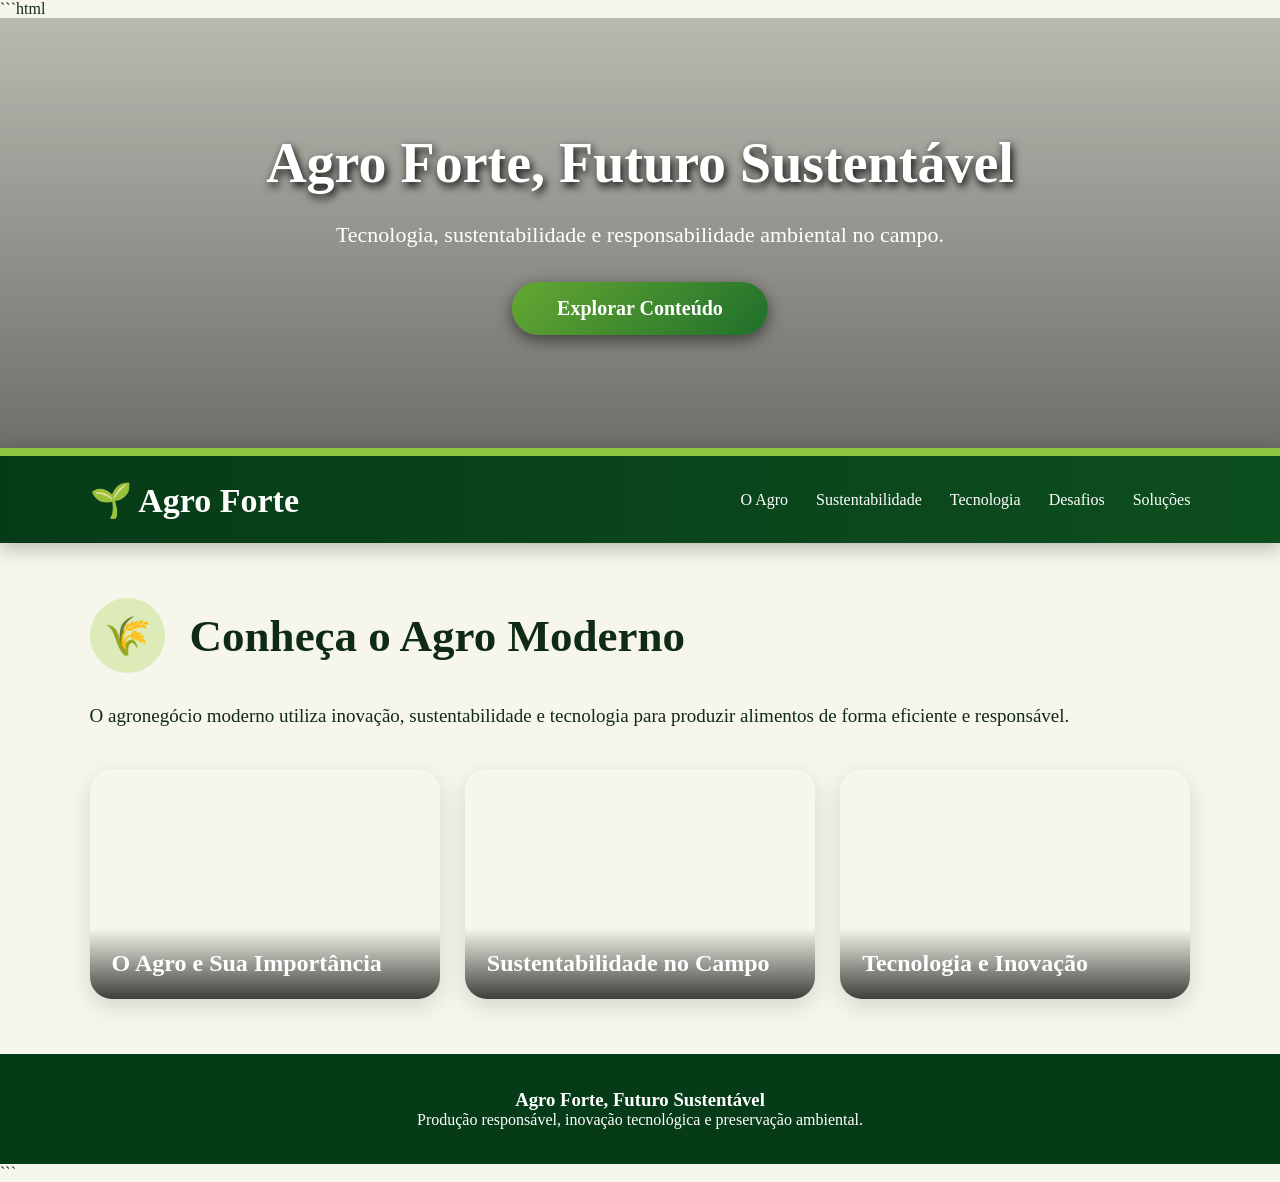
==== agro.html @ ea474fbc "s" ====
```html
<!DOCTYPE html>
<html lang="pt-BR">
<head>
  <meta charset="UTF-8">
  <meta name="viewport" content="width=device-width, initial-scale=1.0">
  <title>Agro Forte, Futuro Sustentável</title>

  <link rel="stylesheet" href="style.css">
</head>
<body>

<header class="hero">
  <div class="hero-content">
    <h1>Agro Forte, Futuro Sustentável</h1>

    <p>
      Tecnologia, sustentabilidade e responsabilidade ambiental no campo.
    </p>

    <a href="agro.html" class="btn">Explorar Conteúdo</a>
  </div>
</header>

<nav class="menu">

  <div class="logo">
    <h2>🌱 Agro Forte</h2>
  </div>

  <ul>
    <li><a href="agro.html">O Agro</a></li>

    <li><a href="sustentabilidade.html">
      Sustentabilidade
    </a></li>

    <li><a href="tecnologia.html">
      Tecnologia
    </a></li>

    <li><a href="desafios.html">
      Desafios
    </a></li>

    <li><a href="sulucoes.html">
      Soluções
    </a></li>
  </ul>
</nav>

<main>

  <section class="intro">

    <div class="titulo">
      <div class="icone">🌾</div>

      <h1>Conheça o Agro Moderno</h1>
    </div>

    <p>
      O agronegócio moderno utiliza inovação, sustentabilidade e tecnologia
      para produzir alimentos de forma eficiente e responsável.
    </p>

    <div class="cards">

      <a class="card imagem img1" href="agro.html">
        <span>O Agro e Sua Importância</span>
      </a>

      <a class="card imagem img2" href="sustentabilidade.html">
        <span>Sustentabilidade no Campo</span>
      </a>

      <a class="card imagem img3" href="tecnologia.html">
        <span>Tecnologia e Inovação</span>
      </a>

    </div>

  </section>

</main>

<footer>
  <h3>Agro Forte, Futuro Sustentável</h3>

  <p>
    Produção responsável, inovação tecnológica e preservação ambiental.
  </p>
</footer>

<button class="topo" id="topoBtn">↑</button>

<script src="script.js"></script>

</body>
</html>
```
---- style.css ----
* {
  margin: 0;
  padding: 0;
  box-sizing: border-box;
}

html {
  scroll-behavior: smooth;
}

body {
  background: #f7f6ec;
  color: #102b14;
  font-family: Georgia, 'Times New Roman', serif;
}

.hero {
  min-height: 430px;
  background:
    linear-gradient(rgba(0, 0, 0, .25), rgba(0, 0, 0, .55)),
    url("https://images.unsplash.com/photo-1500382017468-9049fed747ef?q=80&w=1600&auto=format&fit=crop");
  background-size: cover;
  background-position: center;
  display: flex;
  align-items: center;
  justify-content: center;
  text-align: center;
  color: white;
  padding: 40px 7%;
}

.hero-content {
  max-width: 900px;
}

.hero h1 {
  font-size: 56px;
  margin-bottom: 22px;
  text-shadow: 2px 4px 8px #000;
}

.hero p {
  font-size: 22px;
  line-height: 1.6;
  margin-bottom: 30px;
}

.btn {
  display: inline-block;
  padding: 15px 45px;
  background: linear-gradient(135deg, #65a832, #1f6f2b);
  color: white;
  text-decoration: none;
  border-radius: 40px;
  font-weight: bold;
  font-size: 20px;
  box-shadow: 0 5px 15px #0008;
  transition: .3s;
}

.btn:hover {
  transform: translateY(-4px);
}

.menu {
  background: linear-gradient(90deg, #063b17, #0d4e1e);
  color: white;
  min-height: 95px;
  padding: 20px 7%;
  display: flex;
  justify-content: space-between;
  align-items: center;
  border-top: 8px solid #8cc63f;
  box-shadow: 0 5px 20px #0004;
  position: sticky;
  top: 0;
}

.logo {
  display: flex;
  align-items: center;
  gap: 15px;
}

.logo h2 {
  font-size: 34px;
}

.logo span {
  color: #b6d957;
}

.menu ul {
  list-style: none;
  display: flex;
  gap: 28px;
  flex-wrap: wrap;
}

.menu a {
  color: white;
  text-decoration: none;
  transition: .3s;
}

.menu a:hover {
  color: #b6d957;
}

main {
  padding: 55px 7%;
}

.titulo {
  display: flex;
  align-items: center;
  gap: 25px;
  margin-bottom: 25px;
}

.icone {
  background: #dcebb7;
  width: 75px;
  height: 75px;
  border-radius: 50%;
  display: grid;
  place-items: center;
  font-size: 38px;
}

.titulo h1 {
  font-size: 45px;
}

.intro p {
  font-size: 19px;
  line-height: 1.9;
  margin-bottom: 22px;
}

.cards {
  margin-top: 35px;
  display: grid;
  grid-template-columns: repeat(3, 1fr);
  gap: 25px;
}

.card {
  min-height: 230px;
  border-radius: 22px;
  overflow: hidden;
  box-shadow: 0 8px 25px #0002;
  text-decoration: none;
  color: #102b14;
  transition: .3s;
}

.card:hover {
  transform: translateY(-8px);
}

.imagem {
  background-size: cover;
  background-position: center;
  display: flex;
  align-items: end;
}

.imagem span {
  width: 100%;
  padding: 22px;
  color: white;
  font-size: 24px;
  font-weight: bold;
  background: linear-gradient(transparent, rgba(0, 0, 0, .75));
}

.img1 {
  background-image: url("https://images.unsplash.com/photo-1416879595882-3373a0480b5b?q=80&w=800&auto=format&fit=crop");
}

.img2 {
  background-image: url("https://images.unsplash.com/photo-1598512752271-33f913a5af13?q=80&w=800&auto=format&fit=crop");
}

.img3 {
  background-image: url("https://images.unsplash.com/photo-1500382017468-9049fed747ef?q=80&w=800&auto=format&fit=crop");
}

.texto {
  background: white;
  padding: 30px;
}

.bloco-info {
  margin: 35px 0;
  padding: 30px;
  background: #edf3d8;
  border-left: 8px solid #5d9f2f;
  border-radius: 20px;
}

.saiba-mais {
  display: inline-block;
  margin-top: 10px;
  padding: 15px 35px;
  background: #0d4e1e;
  color: white;
  text-decoration: none;
  border-radius: 35px;
}

footer {
  background: #063b17;
  color: white;
  text-align: center;
  padding: 35px 7%;
}

.topo {
  position: fixed;
  right: 25px;
  bottom: 25px;
  width: 52px;
  height: 52px;
  border: none;
  border-radius: 50%;
  background: #65a832;
  color: white;
  font-size: 28px;
  cursor: pointer;
  opacity: 0;
  pointer-events: none;
  transition: .3s;
}

.topo.mostrar {
  opacity: 1;
  pointer-events: auto;
}

@media (max-width: 900px) {
  .cards {
    grid-template-columns: 1fr;
  }

  .menu {
    flex-direction: column;
    gap: 20px;
  }

  .hero h1 {
    font-size: 38px;
  }
}
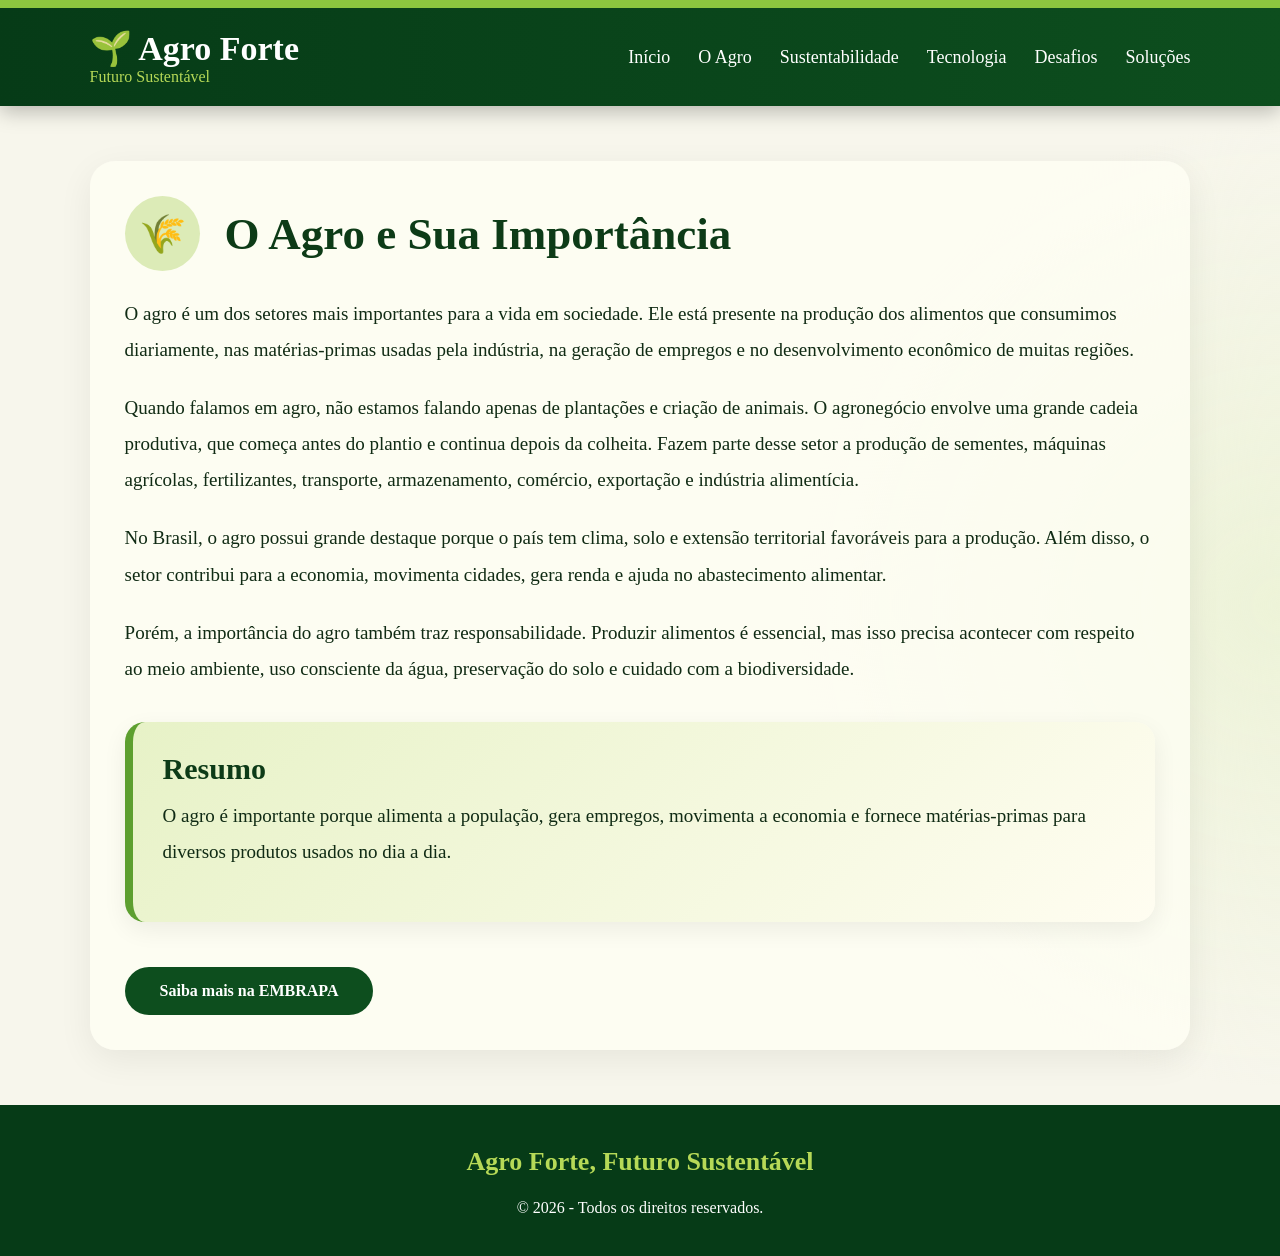
==== commit c29eabcb: "s" ====
--- a/agro.html
+++ b/agro.html
@@ -1,101 +1,80 @@
-```html
 <!DOCTYPE html>
 <html lang="pt-BR">
 <head>
   <meta charset="UTF-8">
   <meta name="viewport" content="width=device-width, initial-scale=1.0">
-  <title>Agro Forte, Futuro Sustentável</title>
-
+  <title>O Agro e Sua Importância</title>
   <link rel="stylesheet" href="style.css">
 </head>
 <body>
 
-<header class="hero">
-  <div class="hero-content">
-    <h1>Agro Forte, Futuro Sustentável</h1>
-
-    <p>
-      Tecnologia, sustentabilidade e responsabilidade ambiental no campo.
-    </p>
-
-    <a href="agro.html" class="btn">Explorar Conteúdo</a>
-  </div>
-</header>
-
 <nav class="menu">
-
   <div class="logo">
     <h2>🌱 Agro Forte</h2>
+    <span>Futuro Sustentável</span>
   </div>
 
   <ul>
+    <li><a href="index.html">Início</a></li>
     <li><a href="agro.html">O Agro</a></li>
-
-    <li><a href="sustentabilidade.html">
-      Sustentabilidade
-    </a></li>
-
-    <li><a href="tecnologia.html">
-      Tecnologia
-    </a></li>
-
-    <li><a href="desafios.html">
-      Desafios
-    </a></li>
-
-    <li><a href="sulucoes.html">
-      Soluções
-    </a></li>
+    <li><a href="sustentabilidade.html">Sustentabilidade</a></li>
+    <li><a href="tecnologia.html">Tecnologia</a></li>
+    <li><a href="desafios.html">Desafios</a></li>
+    <li><a href="sulucoes.html">Soluções</a></li>
   </ul>
 </nav>
 
 <main>
-
   <section class="intro">
-
     <div class="titulo">
       <div class="icone">🌾</div>
-
-      <h1>Conheça o Agro Moderno</h1>
+      <h1>O Agro e Sua Importância</h1>
     </div>
 
     <p>
-      O agronegócio moderno utiliza inovação, sustentabilidade e tecnologia
-      para produzir alimentos de forma eficiente e responsável.
+      O agro é um dos setores mais importantes para a vida em sociedade. Ele está presente
+      na produção dos alimentos que consumimos diariamente, nas matérias-primas usadas pela
+      indústria, na geração de empregos e no desenvolvimento econômico de muitas regiões.
     </p>
 
-    <div class="cards">
+    <p>
+      Quando falamos em agro, não estamos falando apenas de plantações e criação de animais.
+      O agronegócio envolve uma grande cadeia produtiva, que começa antes do plantio e continua
+      depois da colheita. Fazem parte desse setor a produção de sementes, máquinas agrícolas,
+      fertilizantes, transporte, armazenamento, comércio, exportação e indústria alimentícia.
+    </p>
 
-      <a class="card imagem img1" href="agro.html">
-        <span>O Agro e Sua Importância</span>
-      </a>
+    <p>
+      No Brasil, o agro possui grande destaque porque o país tem clima, solo e extensão territorial
+      favoráveis para a produção. Além disso, o setor contribui para a economia, movimenta cidades,
+      gera renda e ajuda no abastecimento alimentar.
+    </p>
 
-      <a class="card imagem img2" href="sustentabilidade.html">
-        <span>Sustentabilidade no Campo</span>
-      </a>
+    <p>
+      Porém, a importância do agro também traz responsabilidade. Produzir alimentos é essencial,
+      mas isso precisa acontecer com respeito ao meio ambiente, uso consciente da água, preservação
+      do solo e cuidado com a biodiversidade.
+    </p>
 
-      <a class="card imagem img3" href="tecnologia.html">
-        <span>Tecnologia e Inovação</span>
-      </a>
-
+    <div class="bloco-info">
+      <h2>Resumo</h2>
+      <p>
+        O agro é importante porque alimenta a população, gera empregos, movimenta a economia
+        e fornece matérias-primas para diversos produtos usados no dia a dia.
+      </p>
     </div>
 
+    <a class="saiba-mais" href="https://www.embrapa.br" target="_blank">Saiba mais na EMBRAPA</a>
   </section>
-
 </main>
 
 <footer>
   <h3>Agro Forte, Futuro Sustentável</h3>
-
-  <p>
-    Produção responsável, inovação tecnológica e preservação ambiental.
-  </p>
+  <p>© 2026 - Todos os direitos reservados.</p>
 </footer>
 
 <button class="topo" id="topoBtn">↑</button>
-
 <script src="script.js"></script>
 
 </body>
-</html>
-```
+</html>
--- a/style.css
+++ b/style.css
@@ -1,4 +1,3 @@
-
 * {
   margin: 0;
   padding: 0;
@@ -61,6 +60,7 @@
 
 .btn:hover {
   transform: translateY(-4px);
+  box-shadow: 0 8px 22px #0009;
 }
 
 .menu {
@@ -75,12 +75,12 @@
   box-shadow: 0 5px 20px #0004;
   position: sticky;
   top: 0;
+  z-index: 10;
 }
 
 .logo {
   display: flex;
-  align-items: center;
-  gap: 15px;
+  flex-direction: column;
 }
 
 .logo h2 {
@@ -89,12 +89,14 @@
 
 .logo span {
   color: #b6d957;
+  font-size: 16px;
 }
 
 .menu ul {
   list-style: none;
   display: flex;
   gap: 28px;
+  font-size: 18px;
   flex-wrap: wrap;
 }
 
@@ -108,8 +110,29 @@
   color: #b6d957;
 }
 
+.menu li {
+  transition: .3s;
+}
+
+.menu li:hover {
+  transform: translateY(-3px);
+}
+
 main {
   padding: 55px 7%;
+  background:
+    radial-gradient(circle at right, #edf3d8 0%, transparent 35%),
+    #f7f6ec;
+  min-height: 70vh;
+}
+
+.intro {
+  max-width: 1250px;
+  margin: auto;
+  background: rgba(255, 255, 245, .75);
+  padding: 35px;
+  border-radius: 25px;
+  box-shadow: 0 10px 35px #0001;
 }
 
 .titulo {
@@ -131,6 +154,7 @@
 
 .titulo h1 {
   font-size: 45px;
+  color: #0d3b17;
 }
 
 .intro p {
@@ -158,6 +182,7 @@
 
 .card:hover {
   transform: translateY(-8px);
+  box-shadow: 0 12px 30px #0004;
 }
 
 .imagem {
@@ -174,6 +199,7 @@
   font-size: 24px;
   font-weight: bold;
   background: linear-gradient(transparent, rgba(0, 0, 0, .75));
+  text-shadow: 2px 3px 8px #000;
 }
 
 .img1 {
@@ -186,19 +212,21 @@
 
 .img3 {
   background-image: url("https://images.unsplash.com/photo-1500382017468-9049fed747ef?q=80&w=800&auto=format&fit=crop");
-}
-
-.texto {
-  background: white;
-  padding: 30px;
 }
 
 .bloco-info {
   margin: 35px 0;
   padding: 30px;
-  background: #edf3d8;
+  background: linear-gradient(135deg, #e7f2c7, #fffdf1);
   border-left: 8px solid #5d9f2f;
   border-radius: 20px;
+  box-shadow: 0 8px 25px #0001;
+}
+
+.bloco-info h2 {
+  font-size: 30px;
+  color: #0d3b17;
+  margin-bottom: 12px;
 }
 
 .saiba-mais {
@@ -209,6 +237,13 @@
   color: white;
   text-decoration: none;
   border-radius: 35px;
+  font-weight: bold;
+  transition: .3s;
+}
+
+.saiba-mais:hover {
+  background: #65a832;
+  transform: translateY(-3px);
 }
 
 footer {
@@ -216,6 +251,13 @@
   color: white;
   text-align: center;
   padding: 35px 7%;
+  line-height: 1.7;
+}
+
+footer h3 {
+  color: #b6d957;
+  font-size: 26px;
+  margin-bottom: 10px;
 }
 
 .topo {
@@ -230,6 +272,7 @@
   color: white;
   font-size: 28px;
   cursor: pointer;
+  box-shadow: 0 5px 18px #0005;
   opacity: 0;
   pointer-events: none;
   transition: .3s;
@@ -241,16 +284,41 @@
 }
 
 @media (max-width: 900px) {
-  .cards {
-    grid-template-columns: 1fr;
-  }
-
   .menu {
     flex-direction: column;
     gap: 20px;
   }
 
+  .menu ul {
+    justify-content: center;
+  }
+
+  .cards {
+    grid-template-columns: 1fr;
+  }
+
   .hero h1 {
     font-size: 38px;
   }
-}
+
+  .hero p {
+    font-size: 18px;
+  }
+
+  .titulo {
+    flex-direction: column;
+    align-items: flex-start;
+  }
+
+  .titulo h1 {
+    font-size: 34px;
+  }
+
+  main {
+    padding: 35px 5%;
+  }
+
+  .intro {
+    padding: 25px;
+  }
+}
